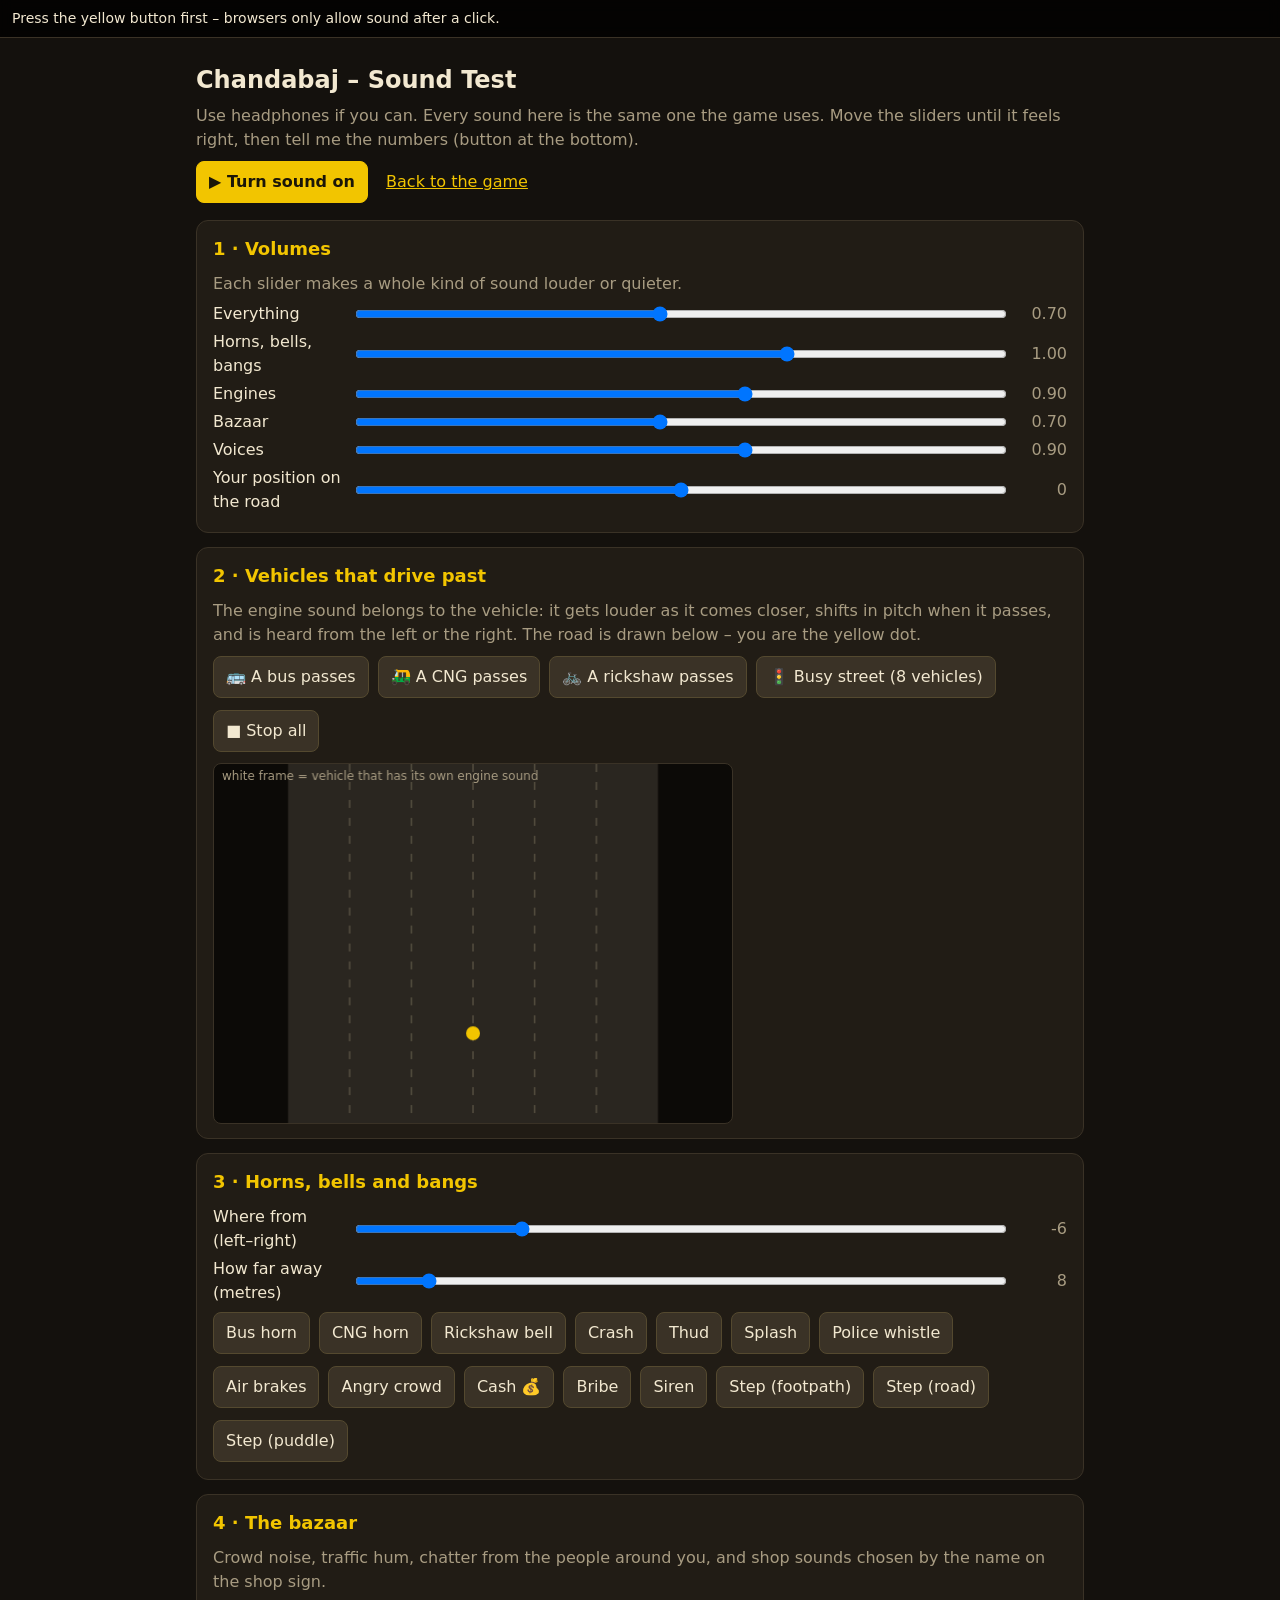
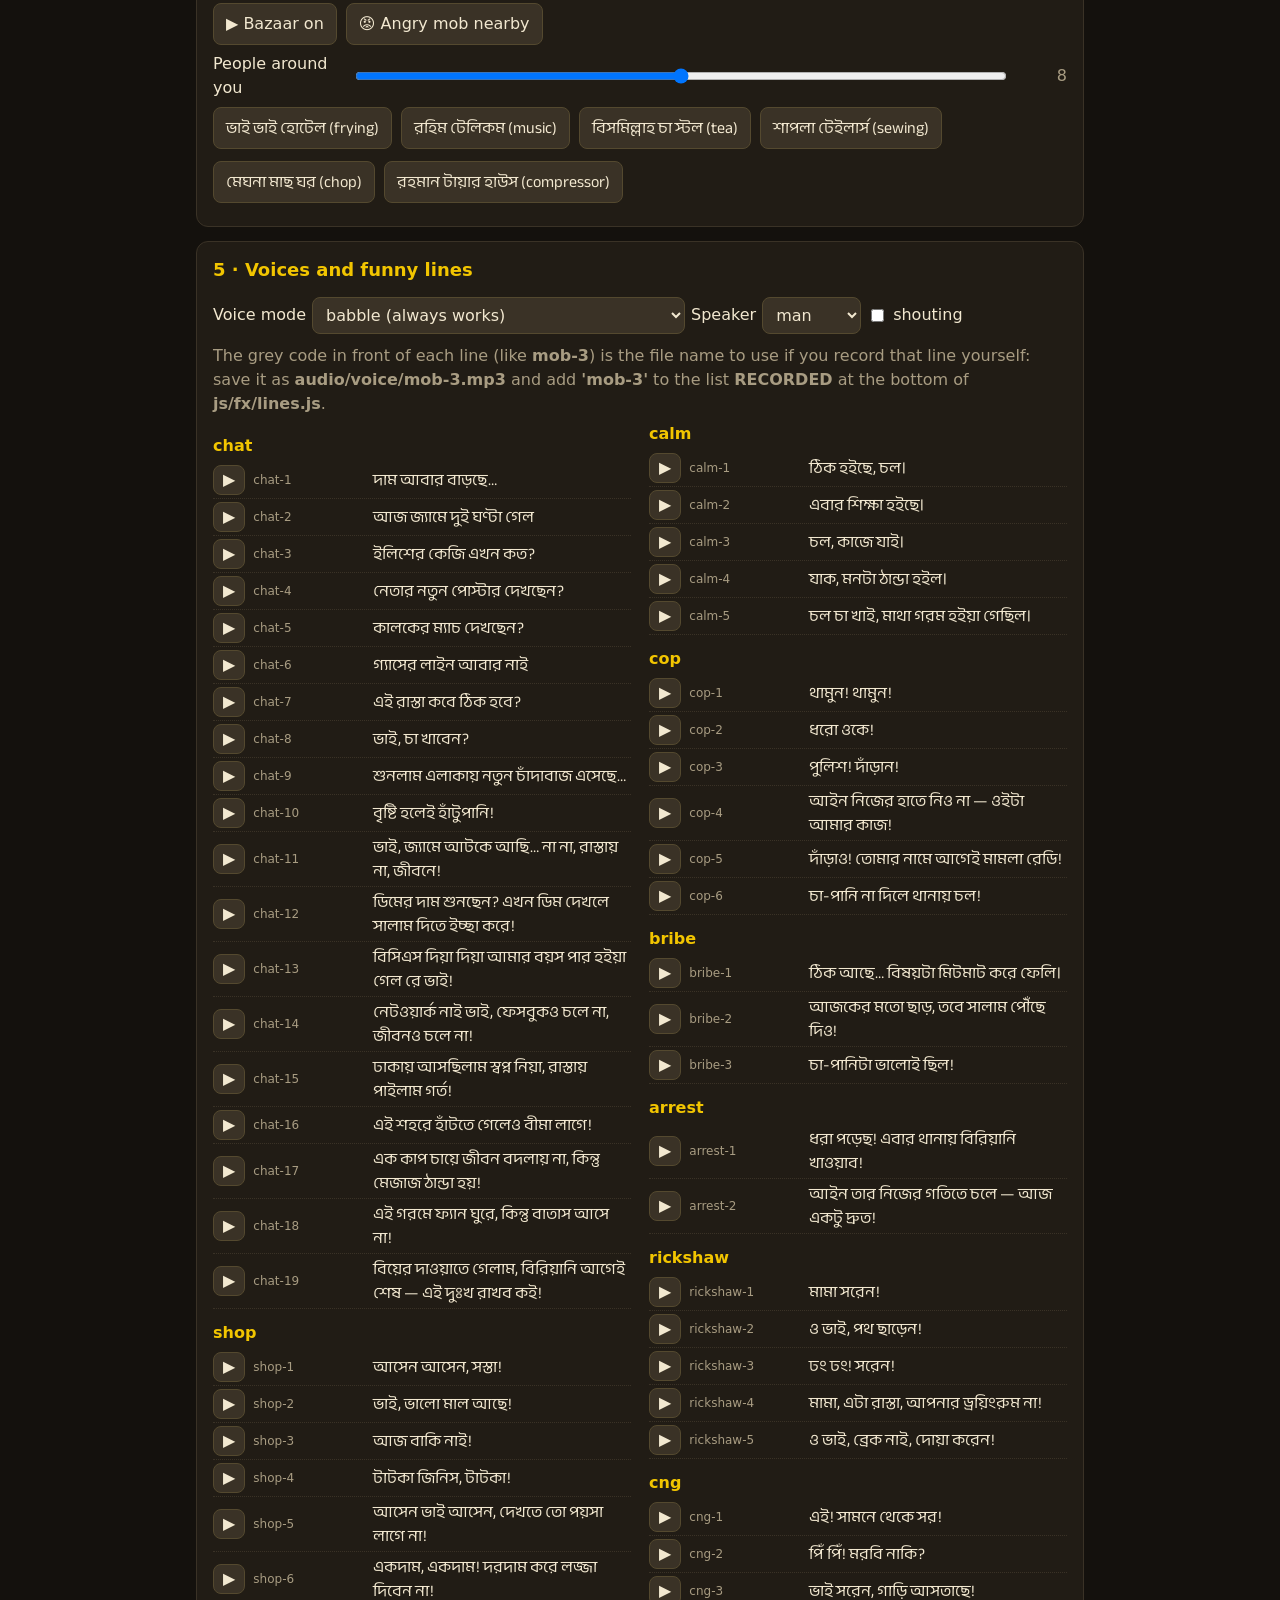
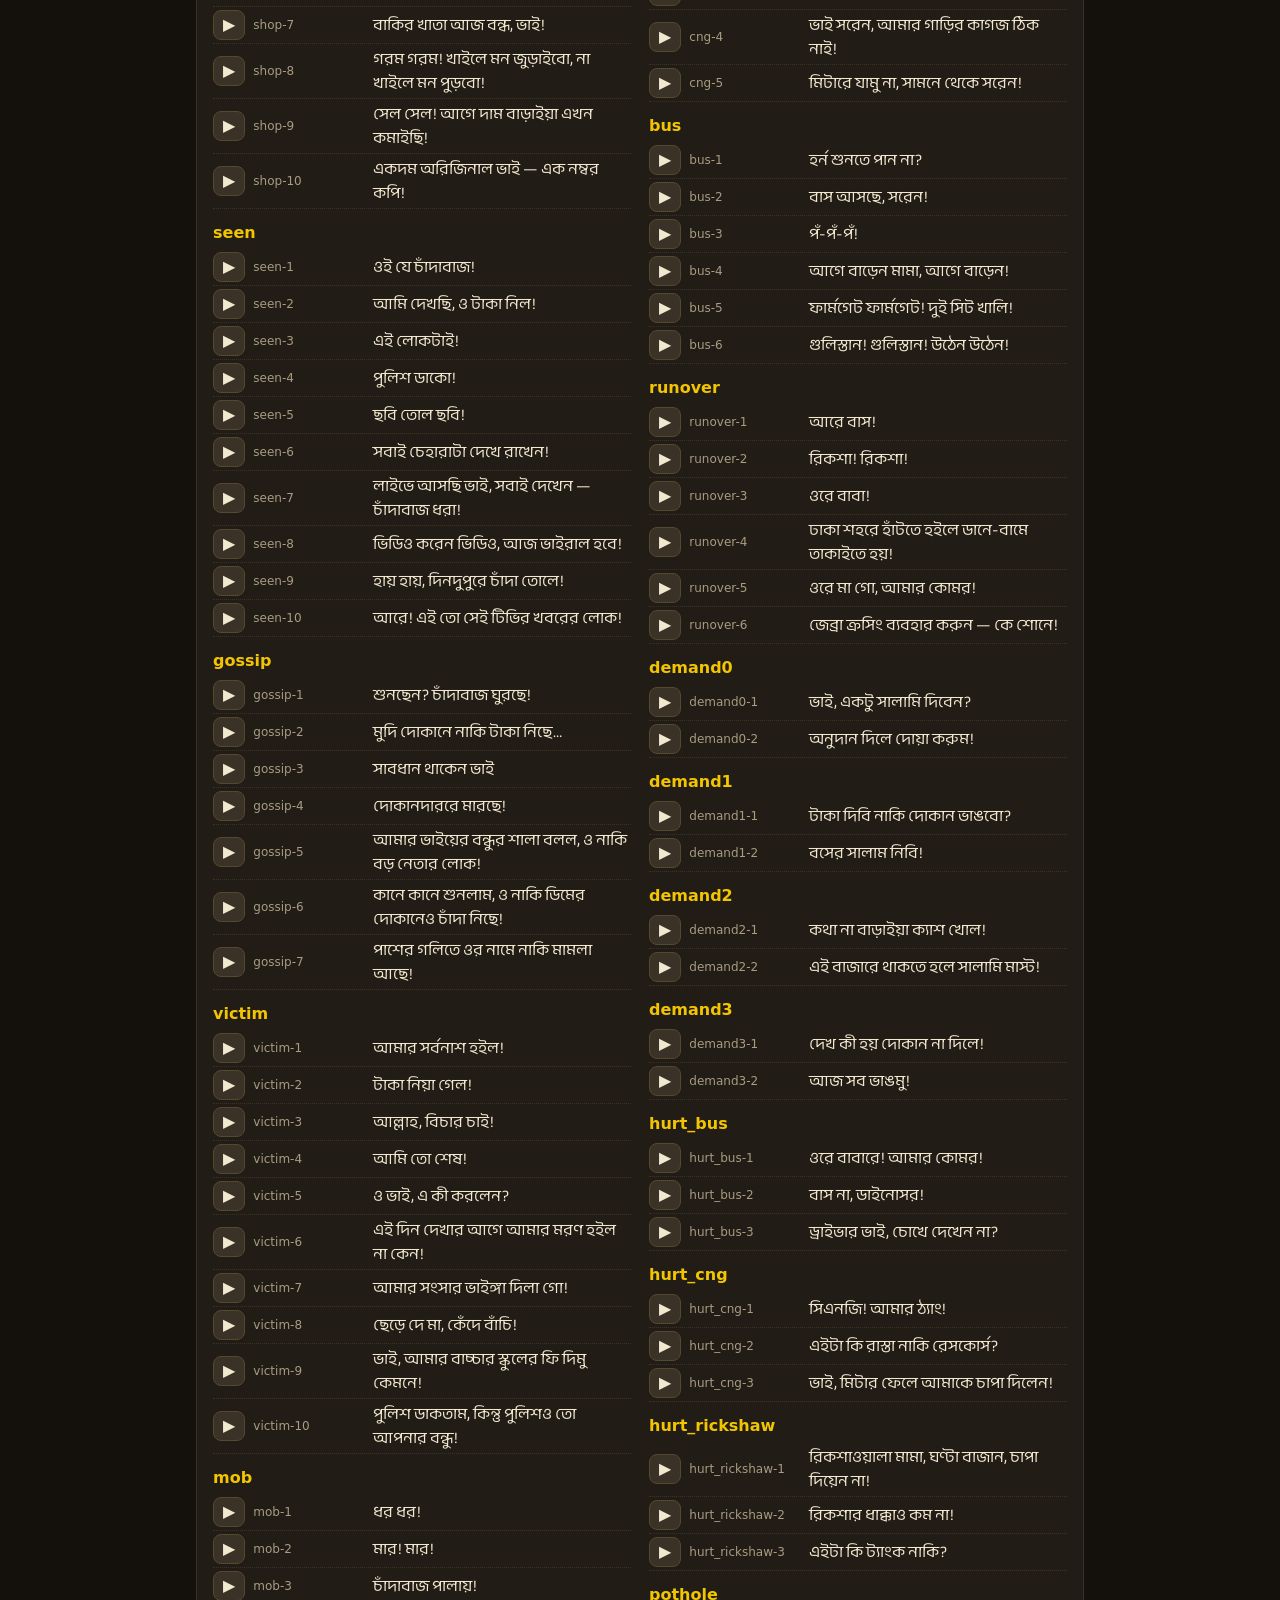
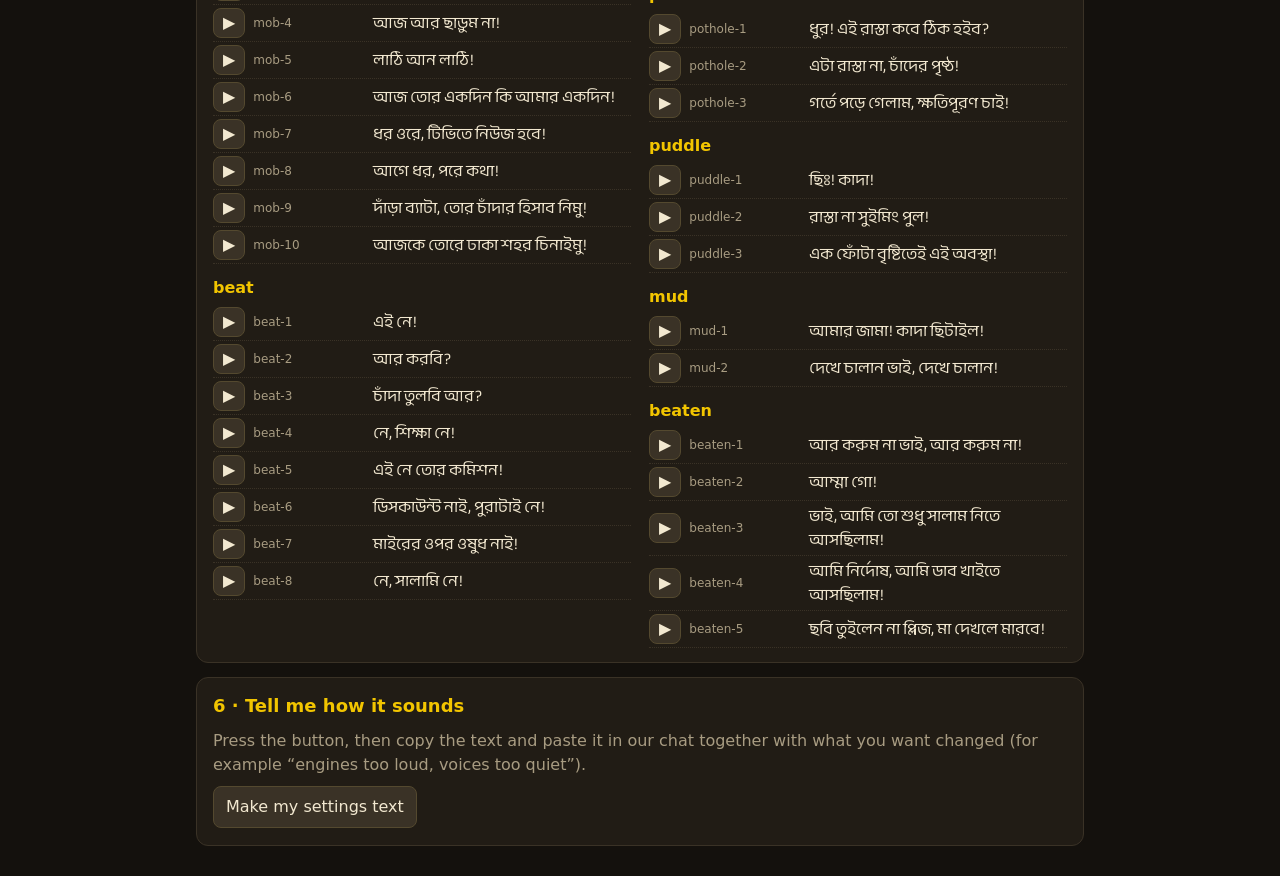
==== sound-test.html @ c8dee04f "vehicle sound implementation" ====
<!doctype html>
<html lang="en">
<head>
<meta charset="utf-8">
<meta name="viewport" content="width=device-width, initial-scale=1">
<title>Chandabaj – Sound Test</title>
<link href="https://fonts.googleapis.com/css2?family=Anek+Bangla:wght@500;800&display=swap" rel="stylesheet">
<style>
  :root { --bg:#14110d; --card:#211c15; --ink:#f2e8d0; --dim:#a89c82; --acc:#f2c500; --line:#3a3226; --ok:#7fd18b; }
  * { box-sizing: border-box; }
  body { margin:0; background:var(--bg); color:var(--ink); font:16px/1.5 system-ui, "Anek Bangla", sans-serif; }
  main { max-width: 920px; margin: 0 auto; padding: 16px; }
  h1 { font-size: 24px; margin: 8px 0 2px; }
  h2 { font-size: 18px; margin: 0 0 10px; color: var(--acc); }
  p { margin: 6px 0; color: var(--dim); }
  .bn { font-family: "Anek Bangla", system-ui, sans-serif; }
  section { background: var(--card); border: 1px solid var(--line); border-radius: 12px; padding: 14px 16px; margin: 14px 0; }
  button { background: #3a3226; color: var(--ink); border: 1px solid #54492f; border-radius: 8px; padding: 8px 12px; margin: 3px 3px 3px 0; font: inherit; cursor: pointer; }
  button:hover { background: #4b4030; }
  button.go { background: var(--acc); color: #1b1608; border-color: var(--acc); font-weight: 700; }
  button.on { background: var(--ok); color: #0c2012; border-color: var(--ok); }
  label { display: grid; grid-template-columns: 130px 1fr 52px; gap: 10px; align-items: center; margin: 4px 0; }
  label span.v { text-align: right; color: var(--dim); font-variant-numeric: tabular-nums; }
  input[type=range] { width: 100%; }
  select { background:#3a3226; color:var(--ink); border:1px solid #54492f; border-radius:8px; padding:7px 9px; font:inherit; }
  canvas { width: 100%; max-width: 520px; height: auto; background:#0c0a07; border:1px solid var(--line); border-radius: 8px; display:block; margin-top: 8px; }
  pre { background:#0c0a07; border:1px solid var(--line); border-radius:8px; padding:10px; overflow:auto; color:var(--ok); }
  .lines { columns: 2 340px; column-gap: 18px; }
  .line { display:flex; gap:8px; align-items:center; break-inside: avoid; padding: 3px 0; border-bottom: 1px dotted var(--line); }
  .line button { padding: 2px 9px; margin: 0; flex: none; }
  .line .k { color: var(--dim); font-size: 12px; flex:none; width: 112px; white-space: nowrap; }
  .line .t { font-family: "Anek Bangla", system-ui, sans-serif; }
  .pool { font-weight: 700; margin: 12px 0 4px; color: var(--acc); break-after: avoid; }
  #status { position: sticky; top: 0; background: #000c; padding: 8px 12px; border-bottom: 1px solid var(--line); z-index: 5; backdrop-filter: blur(6px); font-size: 14px; }
  .row { display:flex; flex-wrap:wrap; gap:6px; align-items:center; }
</style>
</head>
<body>
<div id="status">Press the yellow button first – browsers only allow sound after a click.</div>
<main>
  <h1>Chandabaj – Sound Test</h1>
  <p>Use headphones if you can. Every sound here is the same one the game uses. Move the sliders until it feels right, then tell me the numbers (button at the bottom).</p>
  <button class="go" id="start">▶ Turn sound on</button>
  <a href="index.html" style="color:var(--acc);margin-left:10px">Back to the game</a>

  <section>
    <h2>1 · Volumes</h2>
    <p>Each slider makes a whole kind of sound louder or quieter.</p>
    <div id="vols"></div>
    <label><span>Your position on the road</span><input type="range" id="lx" min="-11" max="11" step="0.5" value="0"><span class="v" id="lxv">0</span></label>
  </section>

  <section>
    <h2>2 · Vehicles that drive past</h2>
    <p>The engine sound belongs to the vehicle: it gets louder as it comes closer, shifts in pitch when it passes, and is heard from the left or the right. The road is drawn below – you are the yellow dot.</p>
    <div class="row">
      <button data-pass="bus">🚌 A bus passes</button>
      <button data-pass="cng">🛺 A CNG passes</button>
      <button data-pass="rickshaw">🚲 A rickshaw passes</button>
      <button data-pass="jam">🚦 Busy street (8 vehicles)</button>
      <button id="clearcars">■ Stop all</button>
    </div>
    <canvas id="map" width="520" height="360"></canvas>
  </section>

  <section>
    <h2>3 · Horns, bells and bangs</h2>
    <label><span>Where from (left–right)</span><input type="range" id="ex" min="-12" max="12" step="0.5" value="-6"><span class="v" id="exv">-6</span></label>
    <label><span>How far away (metres)</span><input type="range" id="ed" min="2" max="60" step="1" value="8"><span class="v" id="edv">8</span></label>
    <div class="row" id="fx"></div>
  </section>

  <section>
    <h2>4 · The bazaar</h2>
    <p>Crowd noise, traffic hum, chatter from the people around you, and shop sounds chosen by the name on the shop sign.</p>
    <div class="row">
      <button id="bazaar">▶ Bazaar on</button>
      <button id="mobBtn">😡 Angry mob nearby</button>
    </div>
    <label><span>People around you</span><input type="range" id="ppl" min="0" max="16" step="1" value="8"><span class="v" id="pplv">8</span></label>
    <div class="row" id="shopbtns"></div>
    <p id="ambinfo"></p>
  </section>

  <section>
    <h2>5 · Voices and funny lines</h2>
    <div class="row">
      <label style="grid-template-columns:auto auto;gap:6px"><span>Voice mode</span>
        <select id="mode"><option value="1">babble (always works)</option><option value="2">real Bengali speech (if your device has it)</option><option value="0">off</option></select></label>
      <label style="grid-template-columns:auto auto;gap:6px"><span>Speaker</span>
        <select id="who"><option>man</option><option>woman</option><option>elder</option><option>cop</option><option>driver</option><option>player</option></select></label>
      <label style="grid-template-columns:auto auto;gap:6px"><input type="checkbox" id="angry"><span>shouting</span></label>
    </div>
    <p id="ttsinfo"></p>
    <p>The grey code in front of each line (like <b>mob-3</b>) is the file name to use if you record that line yourself: save it as <b>audio/voice/mob-3.mp3</b> and add <b>'mob-3'</b> to the list <b>RECORDED</b> at the bottom of <b>js/fx/lines.js</b>.</p>
    <div id="lines" class="lines"></div>
  </section>

  <section>
    <h2>6 · Tell me how it sounds</h2>
    <p>Press the button, then copy the text and paste it in our chat together with what you want changed (for example “engines too loud, voices too quiet”).</p>
    <button id="report">Make my settings text</button>
    <pre id="out" hidden></pre>
  </section>
</main>

<script type="module">
import * as A from './js/fx/audio.js';
import * as E from './js/fx/engines.js';
import * as Am from './js/fx/ambience.js';
import * as Vo from './js/fx/voice.js';
import { LINES } from './js/fx/lines.js';
import { GEO } from './js/config.js';

const $ = (s) => document.querySelector(s);
const status = (t) => { $('#status').textContent = t; };
let started = false;

// ---- turn on ----
$('#start').onclick = async () => {
  A.initAudio(); const c = A.audioContext();
  if (!c) { status('Your browser could not start sound.'); return; }
  await c.resume(); Vo.initVoice(); started = true;
  $('#start').textContent = '✔ Sound is on'; $('#start').classList.add('on');
  status('Sound is on. Try the buttons below.');
  const v = Vo.bengaliVoice();
  $('#ttsinfo').textContent = v ? `Your device has a Bengali voice: ${v.name} (${v.lang}). Choose “real Bengali speech” to hear it.` : 'Your device has no Bengali voice, so lines are “babble” (a made-up voice with the rhythm of the sentence) unless you add recordings.';
  if (v) { $('#mode').value = '2'; Vo.setVoiceMode(2); }
};
const need = () => { if (!started) { status('Press the yellow “Turn sound on” button first.'); return false; } return true; };

// ---- volumes ----
const volBox = $('#vols');
for (const [name, label] of [['master', 'Everything'], ['sfx', 'Horns, bells, bangs'], ['engines', 'Engines'], ['ambience', 'Bazaar'], ['voice', 'Voices']]) {
  const row = document.createElement('label');
  row.innerHTML = `<span>${label}</span><input type="range" min="0" max="1.5" step="0.05" value="${A.VOLUME[name]}"><span class="v">${A.VOLUME[name].toFixed(2)}</span>`;
  const inp = row.querySelector('input'), val = row.querySelector('.v');
  inp.oninput = () => { val.textContent = (+inp.value).toFixed(2); A.setBusVolume(name, +inp.value); };
  volBox.appendChild(row);
}
$('#lx').oninput = (e) => { $('#lxv').textContent = e.target.value; };
$('#ex').oninput = (e) => { $('#exv').textContent = e.target.value; };
$('#ed').oninput = (e) => { $('#edv').textContent = e.target.value; };
$('#ppl').oninput = (e) => { $('#pplv').textContent = e.target.value; setPeople(+e.target.value); };

// ---- effects ----
const EFFECTS = [
  ['Bus horn', (x, z) => A.hornSound('bus', 1, x, z)], ['CNG horn', (x, z) => A.hornSound('cng', 1, x, z)], ['Rickshaw bell', (x, z) => A.bellSound(1, x, z)],
  ['Crash', (x, z) => A.crashSound(1, x, z)], ['Thud', (x, z) => A.thudSound(1, x, z)], ['Splash', (x, z) => A.splashSound(1, x, z)],
  ['Police whistle', (x, z) => A.whistleSound(1, x, z)], ['Air brakes', (x, z) => A.hissSound(1, x, z)], ['Angry crowd', (x, z) => A.crowdSound(1, x, z)],
  ['Cash 💰', () => A.cashSound()], ['Bribe', () => A.bribeSound()], ['Siren', () => A.sirenSound()],
  ['Step (footpath)', () => A.stepSound('foot')], ['Step (road)', () => A.stepSound('road')], ['Step (puddle)', () => A.stepSound('puddle')],
];
for (const [name, fn] of EFFECTS) {
  const b = document.createElement('button'); b.textContent = name;
  b.onclick = () => { if (!need()) return; fn(+$('#ex').value + +$('#lx').value, -(+$('#ed').value)); };
  $('#fx').appendChild(b);
}

// ---- vehicles ----
const cars = [];
const LANE = GEO.lanes;                       // left half drives away (-Z), right half comes at you (+Z)
const SPEED = { bus: [5, 7], cng: [4.6, 6.4], rickshaw: [2.4, 3.4] };
const HL = { bus: 4.2, cng: 1.35, rickshaw: 1.3 };
const rnd = (a, b) => a + Math.random() * (b - a);
function addCar(type, laneIdx, z) {
  const dir = laneIdx < 3 ? -1 : 1;
  cars.push({ type, x: LANE[laneIdx], z: z ?? (dir > 0 ? -70 : 25), dir, v: rnd(...SPEED[type]), hl: HL[type], hw: 1, drive: true });
}
document.querySelectorAll('[data-pass]').forEach(b => b.onclick = () => {
  if (!need()) return; const t = b.dataset.pass;
  if (t === 'jam') {
    const types = ['bus', 'cng', 'rickshaw', 'cng', 'bus', 'rickshaw', 'cng', 'bus'];
    types.forEach((ty, i) => addCar(ty, i % 6, i % 6 < 3 ? -(5 + i * 8) : (-60 + i * 6)));
  } else if (Math.random() < 0.5) addCar(t, { bus: 3, cng: 4, rickshaw: 5 }[t]);                // comes towards you (right half)
  else addCar(t, { bus: 2, cng: 1, rickshaw: 0 }[t], 20);                                       // drives away from you (left half), starting just behind you
});
$('#clearcars').onclick = () => { cars.length = 0; };

// ---- bazaar ----
const world = { vehicles: [], people: [], shops: [{ name: 'ভাই ভাই হোটেল', x: -12, z: -6, open: true }, { name: 'রহিম টেলিকম', x: 12, z: -10, open: true }, { name: 'বিসমিল্লাহ চা স্টল', x: -12, z: -16, open: true }, { name: 'শাপলা টেইলার্স', x: 12, z: -22, open: true }, { name: 'মেঘনা মাছ ঘর', x: -12, z: -28, open: true }, { name: 'রহমান টায়ার হাউস', x: 12, z: -34, open: true }], mob: false };
let bazaarOn = false;
function setPeople(n) { world.people.length = 0; for (let i = 0; i < n; i++) world.people.push({ dead: false, kind: i % 5 === 0 ? 'keeper' : 'ped', fig: { position: { x: (i % 2 ? 11 : -11) + (Math.random() - 0.5) * 1.5, z: 4 - i * 2.2 }, userData: { voice: ['man', 'woman', 'elder', 'man'][i % 4] } } }); }
setPeople(8);
$('#bazaar').onclick = (e) => { if (!need()) return; bazaarOn = !bazaarOn; e.target.textContent = bazaarOn ? '■ Bazaar off' : '▶ Bazaar on'; e.target.classList.toggle('on', bazaarOn); };
$('#mobBtn').onclick = (e) => { world.mob = !world.mob; e.target.classList.toggle('on', world.mob); if (world.mob && started) A.crowdSound(1, 0, -6); };
for (const s of world.shops) {
  const kind = Am.soundOfShop(s.name);
  const b = document.createElement('button'); b.className = 'bn'; b.textContent = `${s.name} (${kind.sound})`;
  b.onclick = () => { if (!need()) return; A.placed(s.x, s.z, kind.vol, () => Am.playShopSound(kind.sound), 4); };
  $('#shopbtns').appendChild(b);
}

// ---- voices ----
$('#mode').onchange = (e) => { Vo.setVoiceMode(+e.target.value); };
for (const [pool, list] of Object.entries(LINES)) {
  const h = document.createElement('div'); h.className = 'pool'; h.textContent = pool; $('#lines').appendChild(h);
  list.forEach((text, i) => {
    const d = document.createElement('div'); d.className = 'line';
    d.innerHTML = `<button>▶</button><span class="k">${pool}-${i + 1}</span><span class="t"></span>`;
    d.querySelector('.t').textContent = text;
    d.querySelector('button').onclick = () => {
      if (!need()) return;
      const who = $('#who').value, target = { position: { x: +$('#lx').value + 2.5, z: -6 }, userData: { voice: who } };
      Vo.setPlayerRef(who === 'player' ? target : null);
      const ok = Vo.speak(text, target, $('#angry').checked ? 'angry' : 'say', true);
      const info = Vo.lastVoiceInfo();
      status(ok && info ? `Spoken as: ${info.how} (${info.type})` : 'Not spoken (voices are off, or too many lines at once).');
    };
    $('#lines').appendChild(d); 
  });
}

// ---- report ----
$('#report').onclick = () => {
  const o = $('#out'); o.hidden = false;
  o.textContent = 'VOLUME = ' + JSON.stringify(Object.fromEntries(Object.entries(A.VOLUME).map(([k, v]) => [k, +(+v).toFixed(2)]))) + '\nvoice mode: ' + Vo.voiceMode() + '\nBengali voice on this device: ' + (Vo.bengaliVoice() ? Vo.bengaliVoice().name : 'none');
};

// ---- the loop: drives the vehicles and the bazaar, draws the little map ----
const cv = $('#map'), g = cv.getContext('2d');
let last = performance.now();
function frame(now) {
  const dt = Math.min(0.05, (now - last) / 1000); last = now;
  const lx = +$('#lx').value;
  A.setListener(lx, 0);
  for (const v of cars) if (v.drive) v.z += v.dir * v.v * dt;
  for (let i = cars.length - 1; i >= 0; i--) if (cars[i].z > 45 || cars[i].z < -110) cars.splice(i, 1);
  if (started) {
    E.updateEngines(cars, dt);
    if (bazaarOn) { world.vehicles = cars; Am.updateAmbience(dt, () => world); }
  }
  // map: x -14..14 across, z +25 (bottom) .. -75 (top)
  g.clearRect(0, 0, cv.width, cv.height);
  const X = (x) => (x + 14) / 28 * cv.width, Z = (z) => (z + 75) / 100 * cv.height;
  g.fillStyle = '#2a2620'; g.fillRect(X(-GEO.half), 0, X(GEO.half) - X(-GEO.half), cv.height);
  g.strokeStyle = '#6b6350'; g.setLineDash([8, 10]); for (const x of [-6.67, -3.33, 0, 3.33, 6.67]) { g.beginPath(); g.moveTo(X(x), 0); g.lineTo(X(x), cv.height); g.stroke(); } g.setLineDash([]);
  const col = { bus: '#d9472b', cng: '#2d9a5a', rickshaw: '#f2c500' };
  for (const v of cars) {
    g.fillStyle = col[v.type]; const w = 1.6 / 28 * cv.width, h = v.hl * 2 / 100 * cv.height;
    g.fillRect(X(v.x) - w / 2, Z(v.z) - h / 2, w, h);
    if (v.voiceSlot) { g.strokeStyle = '#fff'; g.strokeRect(X(v.x) - w / 2 - 2, Z(v.z) - h / 2 - 2, w + 4, h + 4); }
  }
  g.fillStyle = '#f2c500'; g.beginPath(); g.arc(X(lx), Z(0), 7, 0, 7); g.fill();
  g.fillStyle = '#a89c82'; g.font = '12px system-ui'; g.fillText('white frame = vehicle that has its own engine sound', 8, 16);
  const s = Am.ambienceStats; $('#ambinfo').textContent = bazaarOn ? `people near you: ${s.people} · shop/crow sounds so far: ${s.shopEvents} · chatter so far: ${s.murmurs}` : '';
  requestAnimationFrame(frame);
}
requestAnimationFrame(frame);
</script>
</body>
</html>
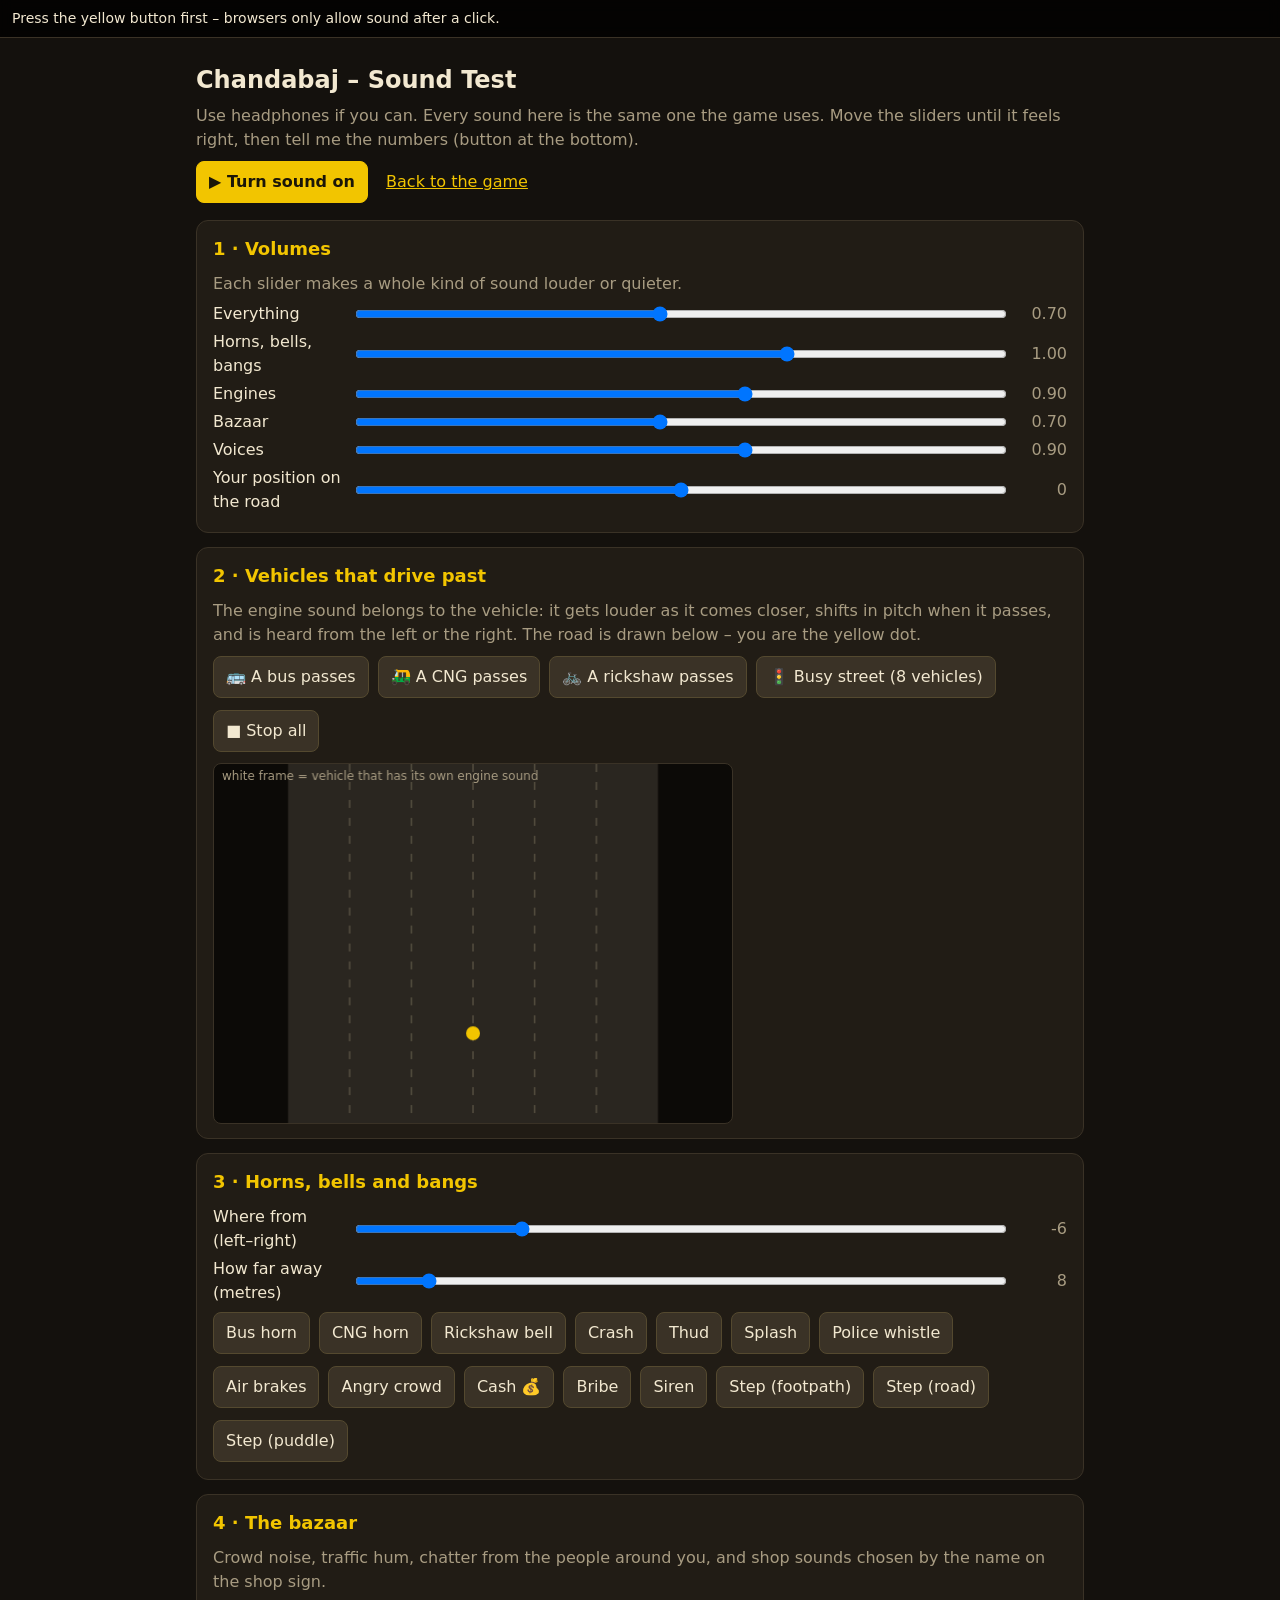
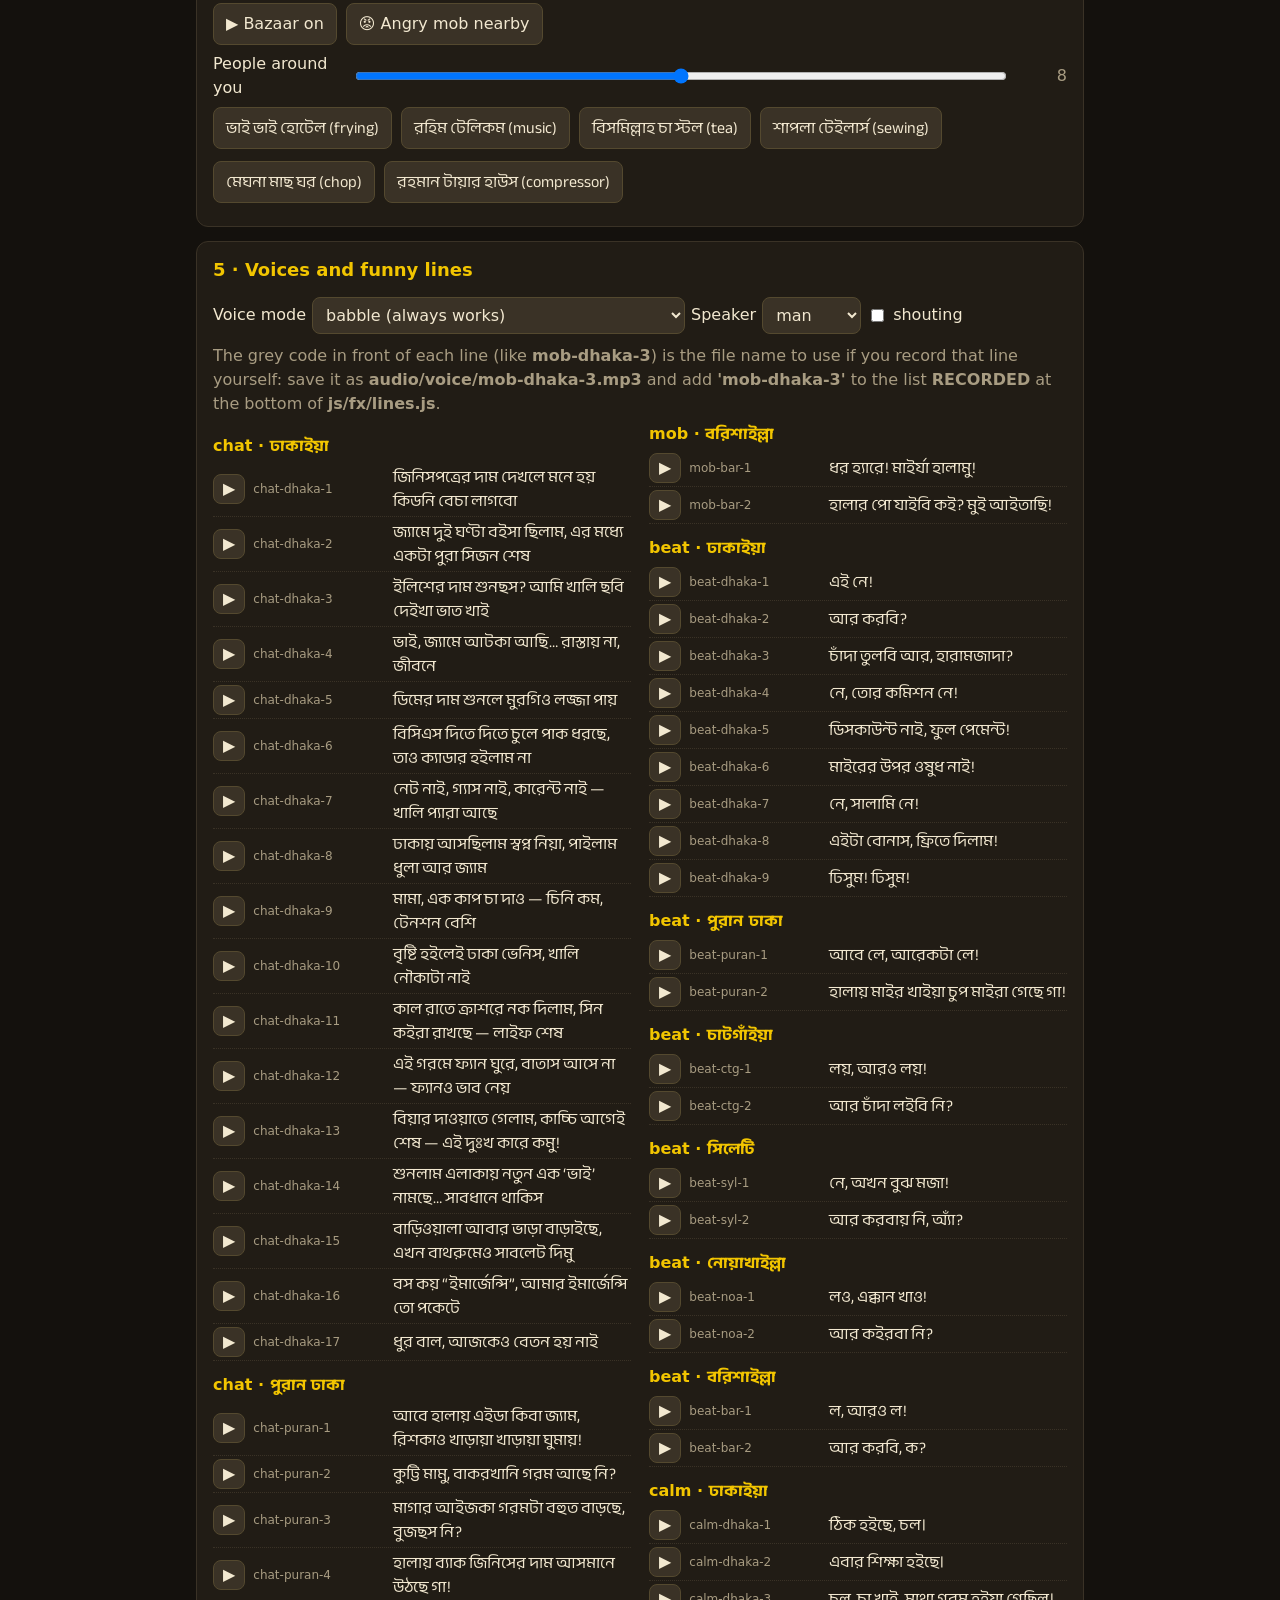
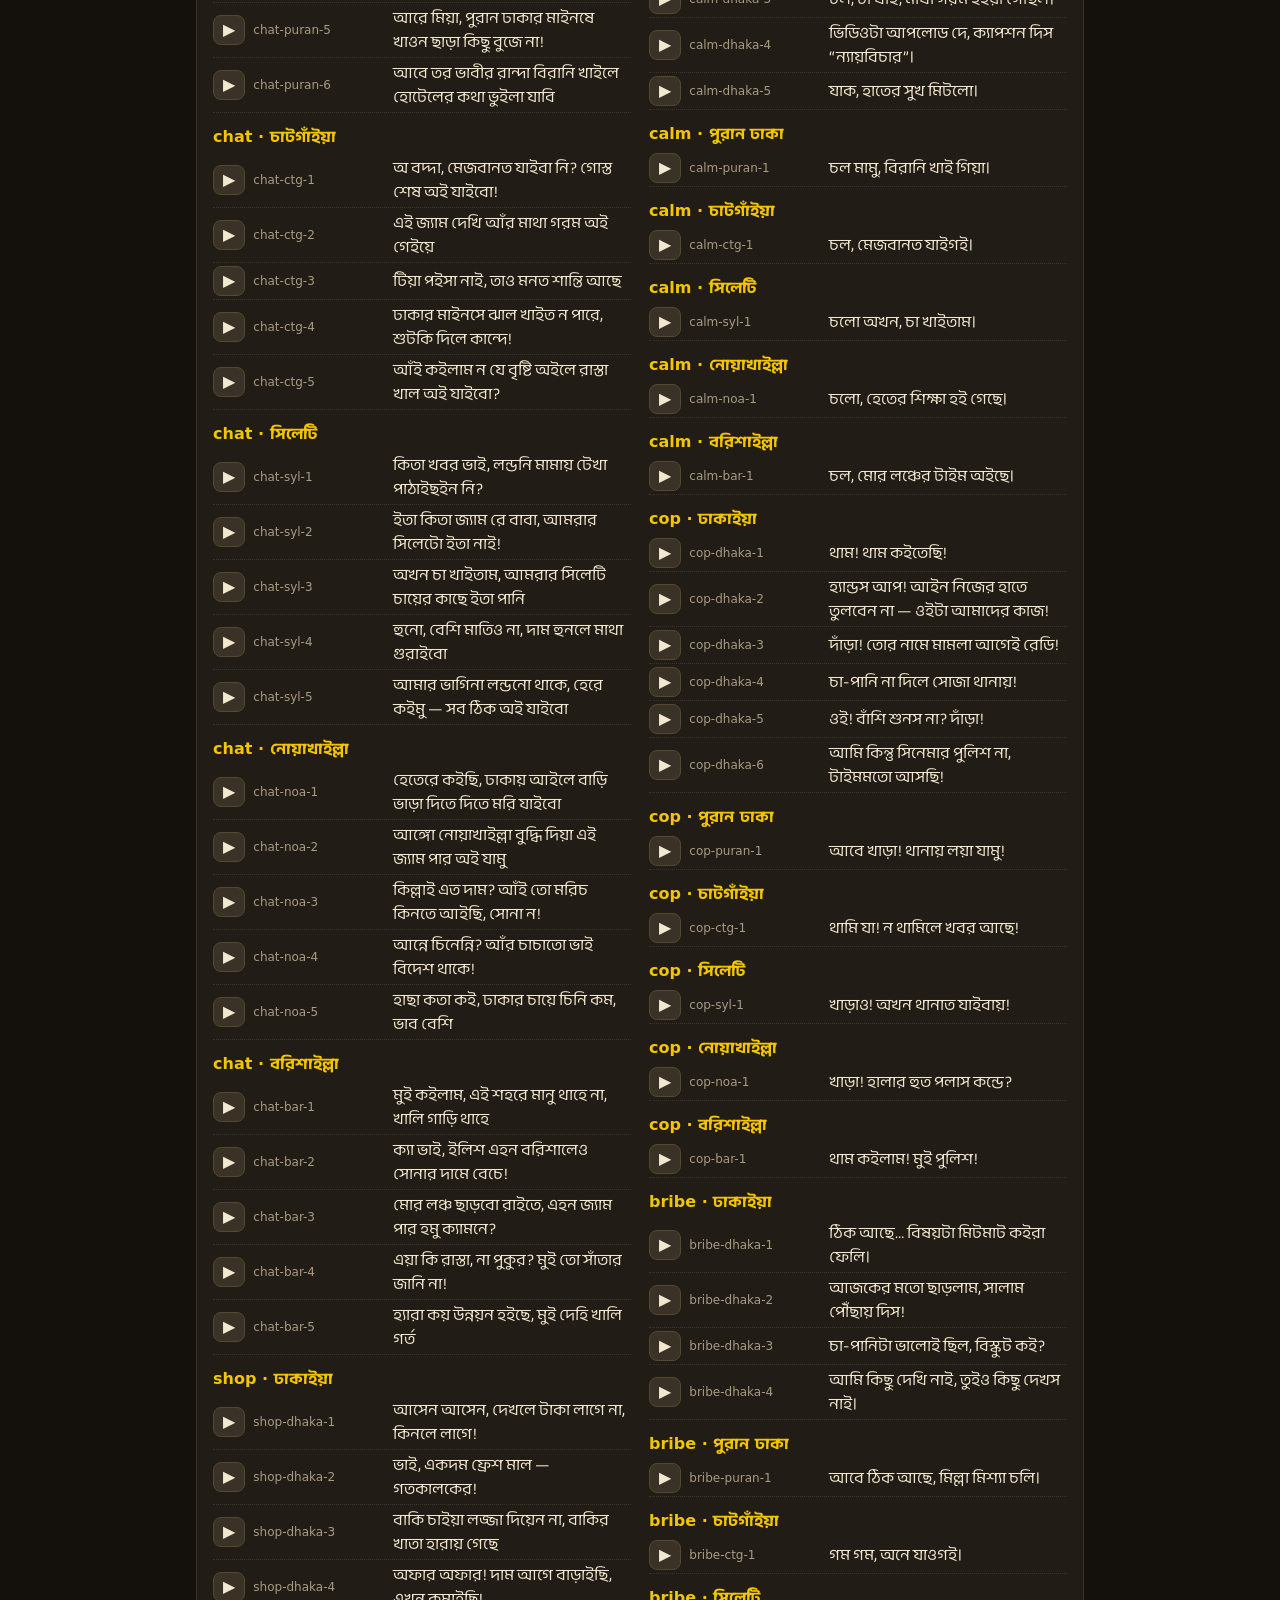
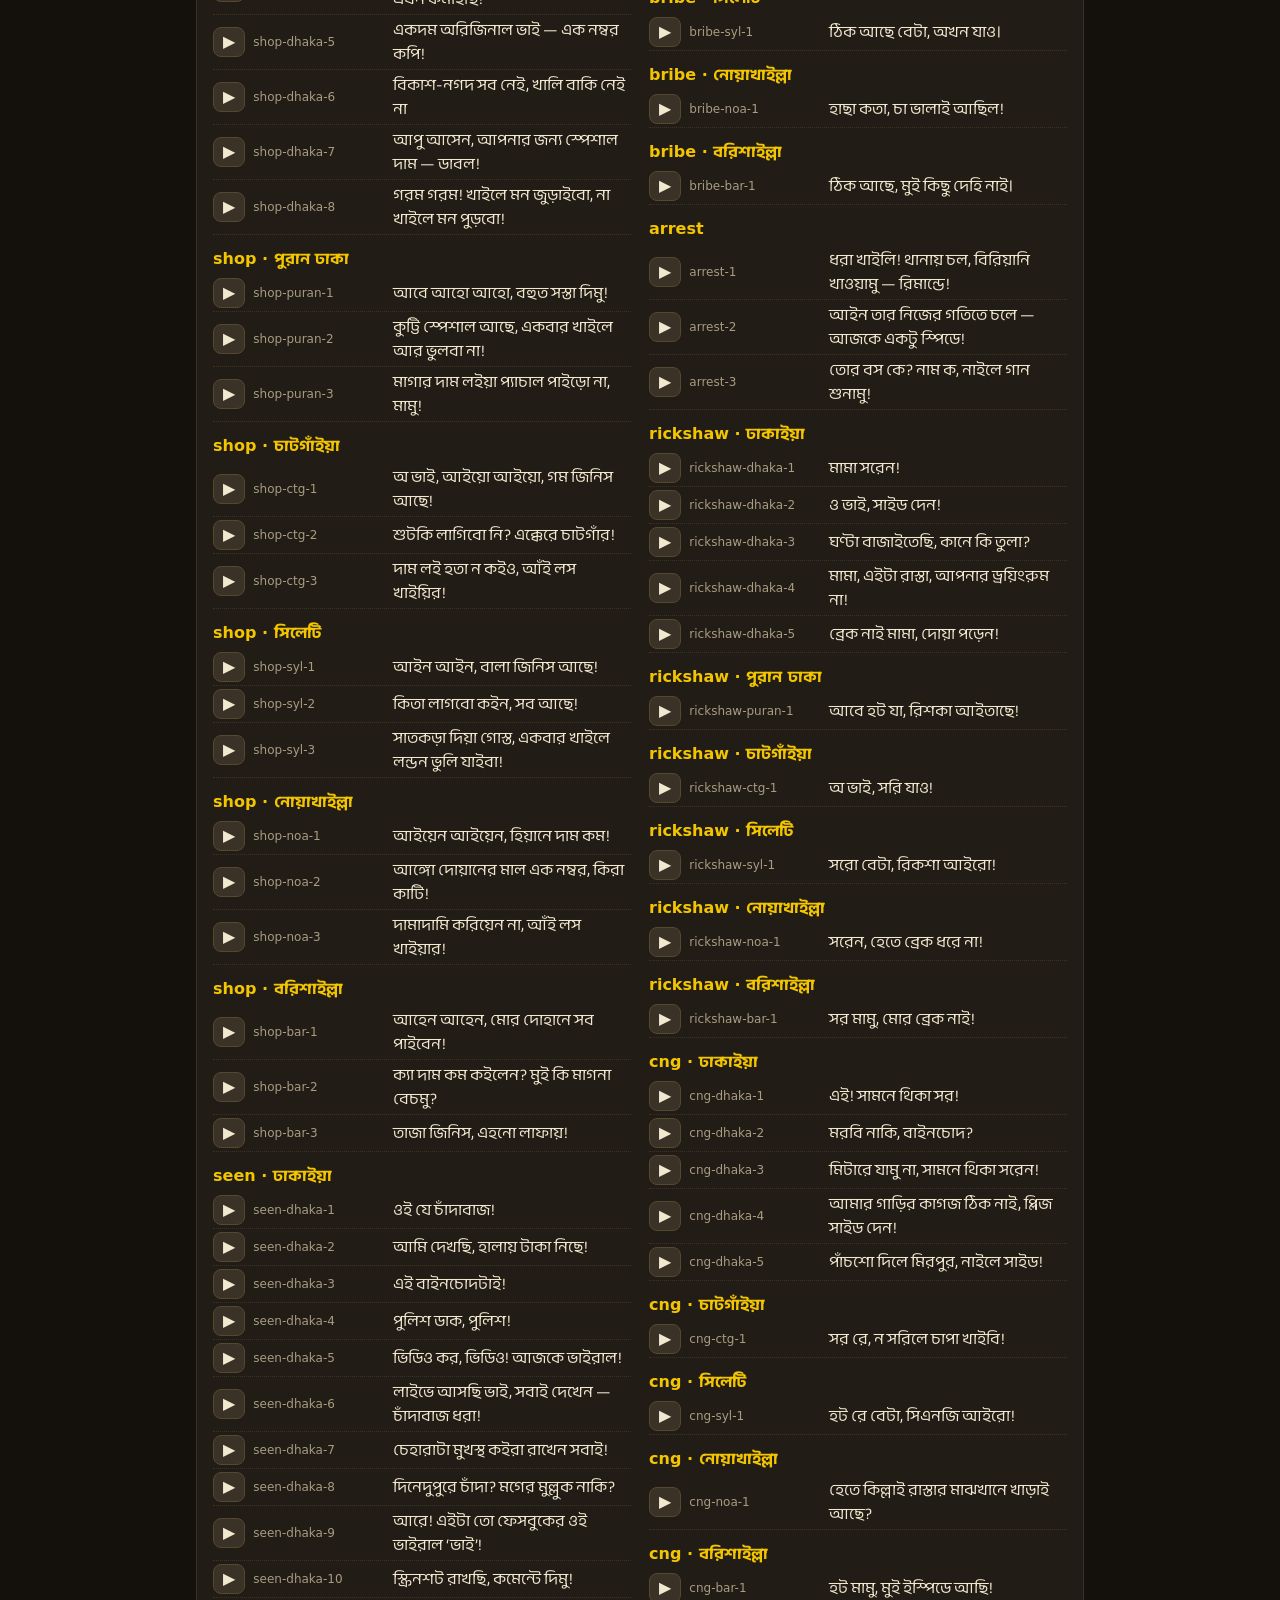
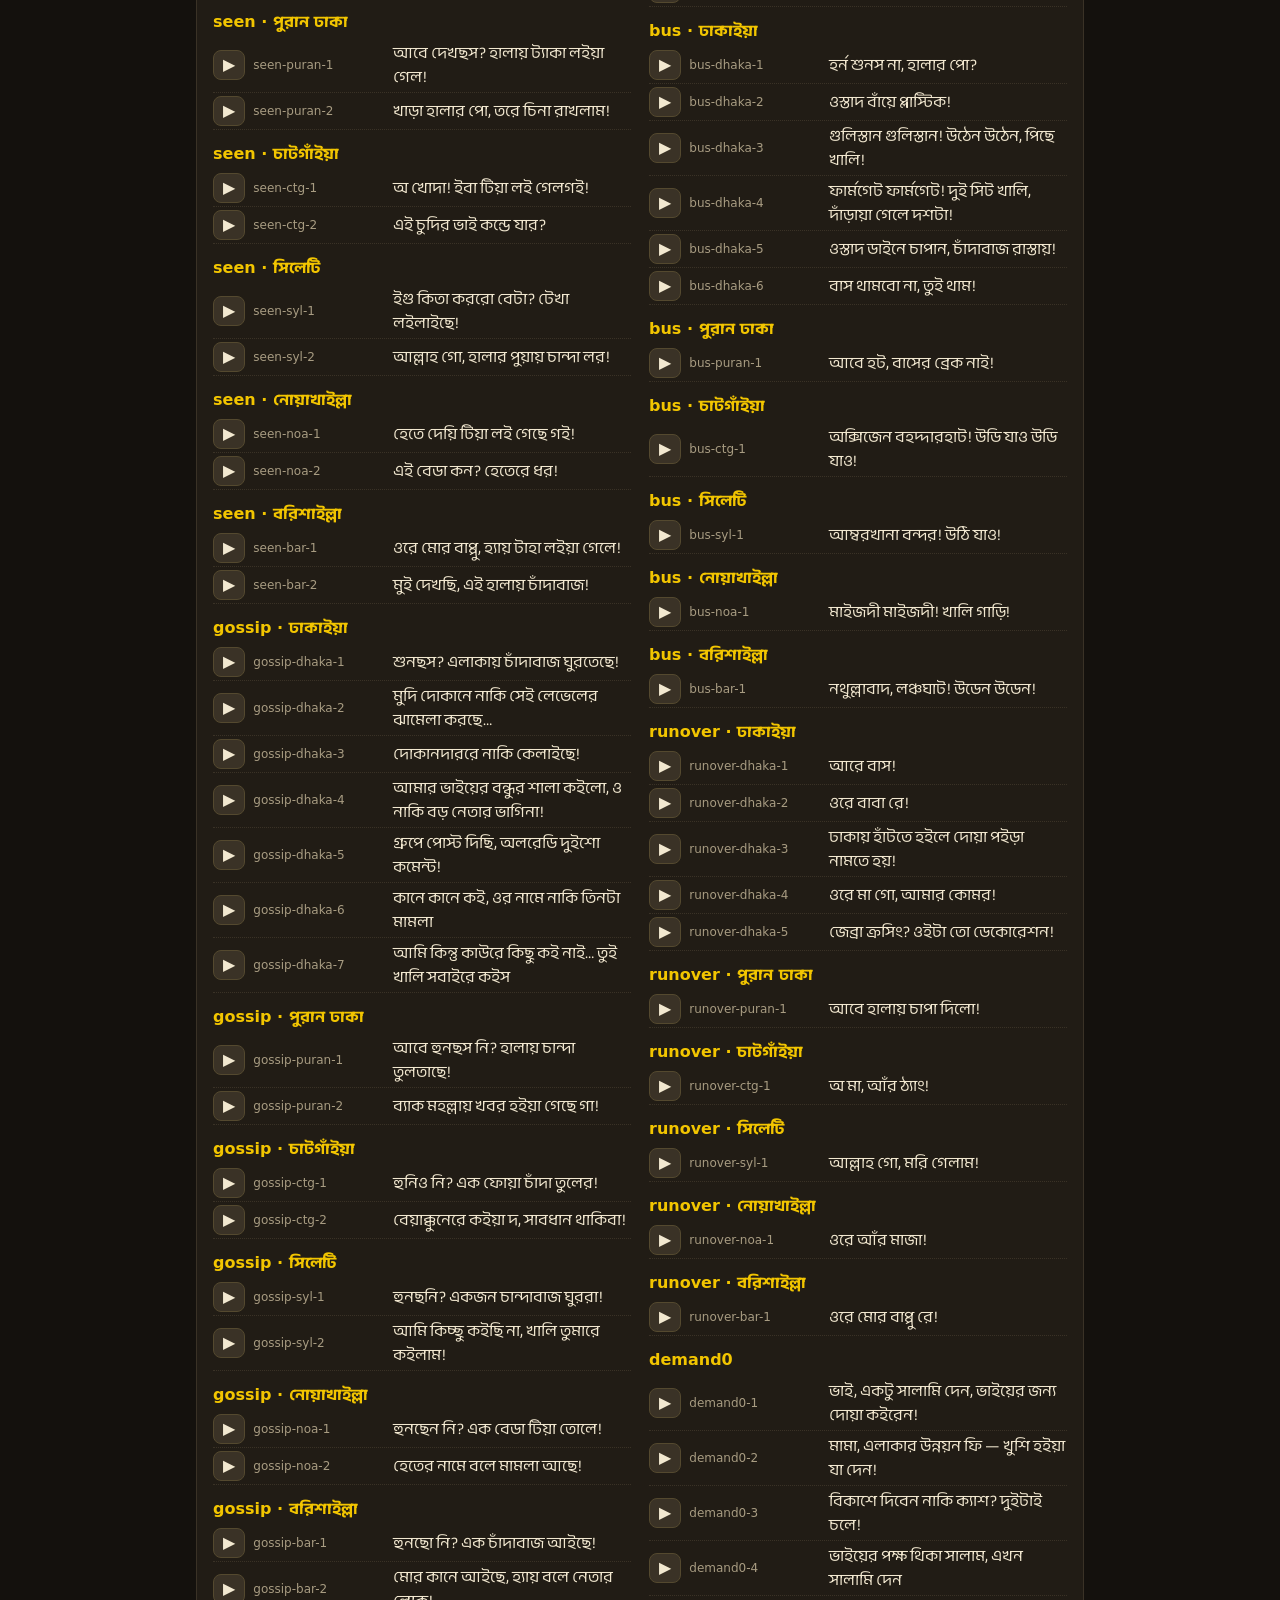
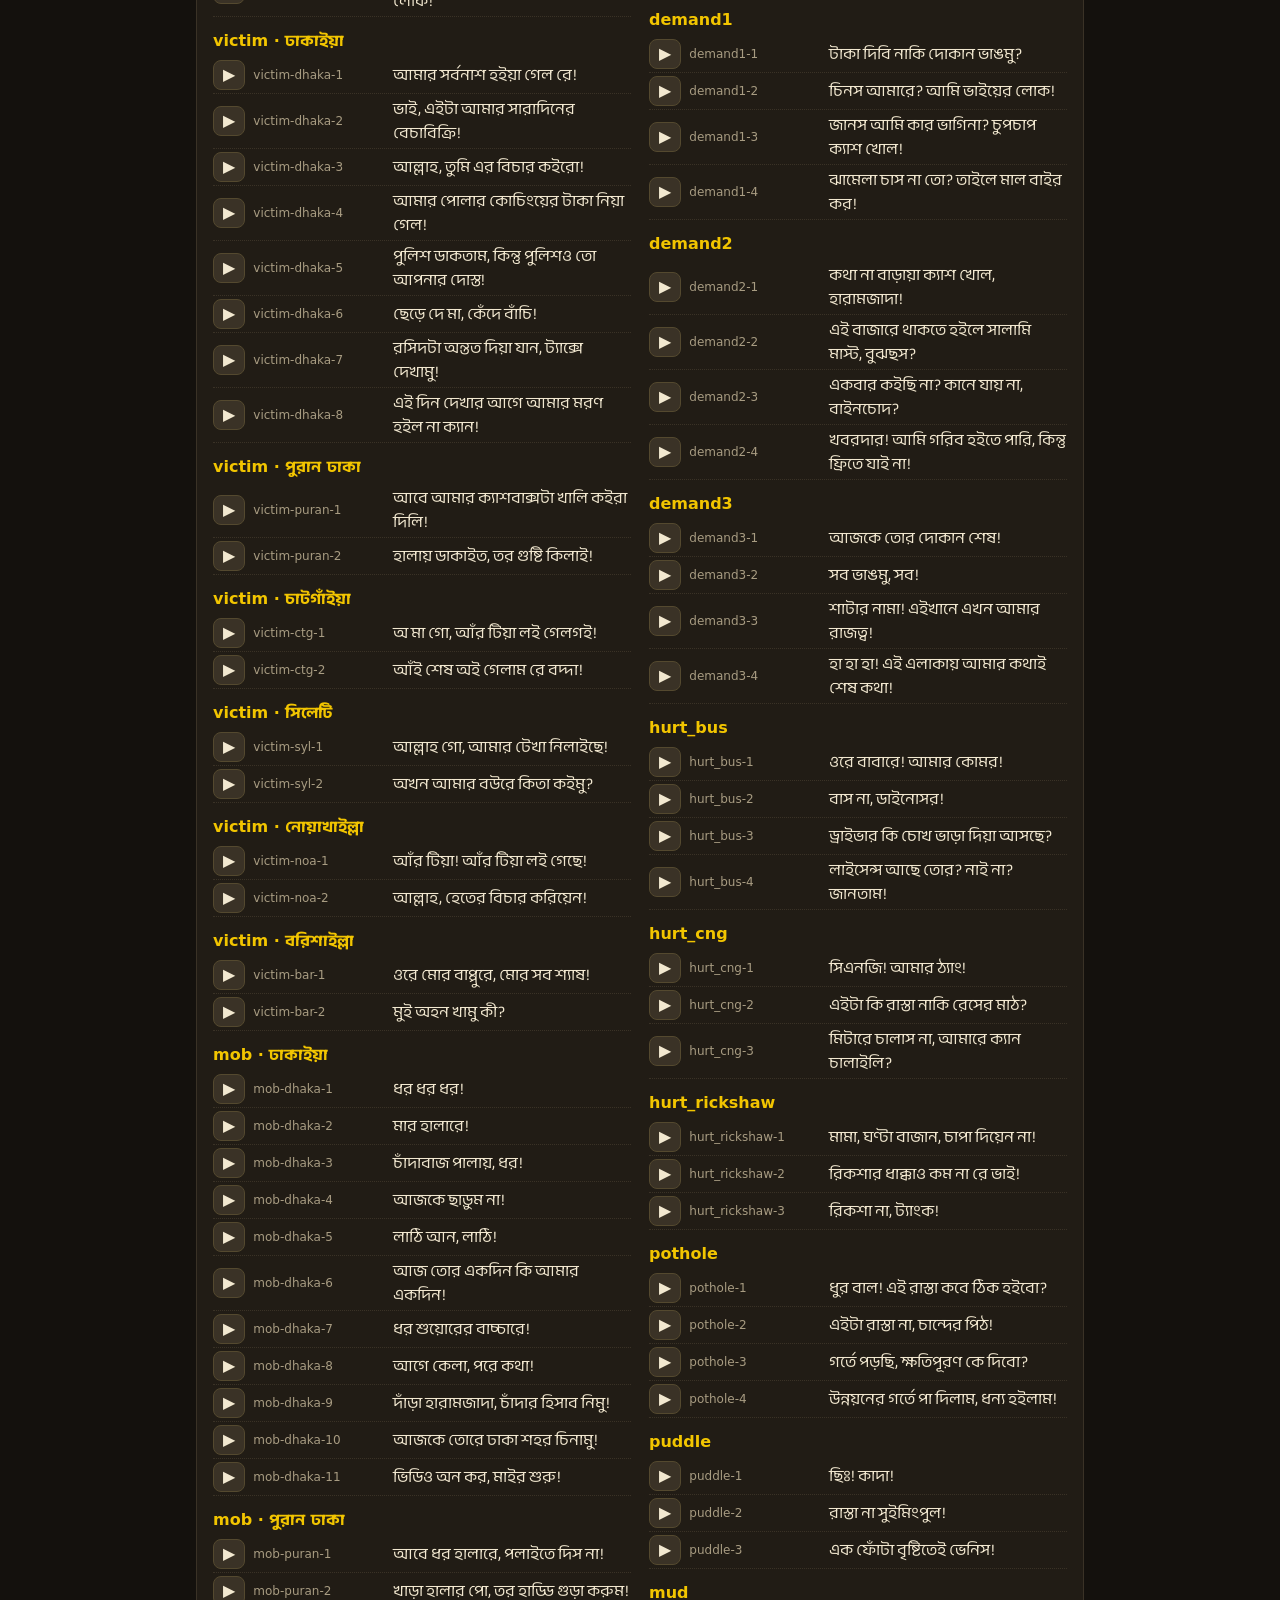
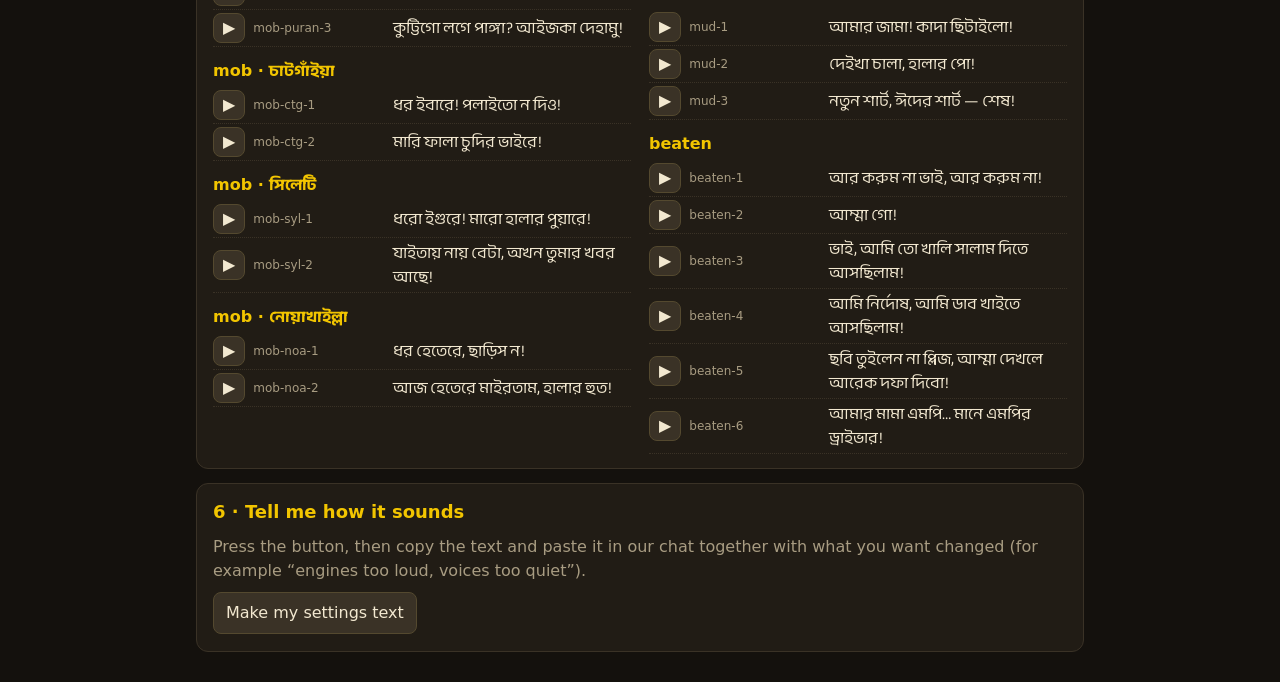
==== commit 052a0d66: "Rewrite all game text in street Bangla with six dialects - Every person on the street, shopkeeper, c" ====
--- a/sound-test.html
+++ b/sound-test.html
@@ -28,7 +28,7 @@
   .lines { columns: 2 340px; column-gap: 18px; }
   .line { display:flex; gap:8px; align-items:center; break-inside: avoid; padding: 3px 0; border-bottom: 1px dotted var(--line); }
   .line button { padding: 2px 9px; margin: 0; flex: none; }
-  .line .k { color: var(--dim); font-size: 12px; flex:none; width: 112px; white-space: nowrap; }
+  .line .k { color: var(--dim); font-size: 12px; flex:none; width: 132px; white-space: nowrap; }
   .line .t { font-family: "Anek Bangla", system-ui, sans-serif; }
   .pool { font-weight: 700; margin: 12px 0 4px; color: var(--acc); break-after: avoid; }
   #status { position: sticky; top: 0; background: #000c; padding: 8px 12px; border-bottom: 1px solid var(--line); z-index: 5; backdrop-filter: blur(6px); font-size: 14px; }
@@ -92,7 +92,7 @@
       <label style="grid-template-columns:auto auto;gap:6px"><input type="checkbox" id="angry"><span>shouting</span></label>
     </div>
     <p id="ttsinfo"></p>
-    <p>The grey code in front of each line (like <b>mob-3</b>) is the file name to use if you record that line yourself: save it as <b>audio/voice/mob-3.mp3</b> and add <b>'mob-3'</b> to the list <b>RECORDED</b> at the bottom of <b>js/fx/lines.js</b>.</p>
+    <p>The grey code in front of each line (like <b>mob-dhaka-3</b>) is the file name to use if you record that line yourself: save it as <b>audio/voice/mob-dhaka-3.mp3</b> and add <b>'mob-dhaka-3'</b> to the list <b>RECORDED</b> at the bottom of <b>js/fx/lines.js</b>.</p>
     <div id="lines" class="lines"></div>
   </section>
 
@@ -109,7 +109,7 @@
 import * as E from './js/fx/engines.js';
 import * as Am from './js/fx/ambience.js';
 import * as Vo from './js/fx/voice.js';
-import { LINES } from './js/fx/lines.js';
+import { allLines, DIALECT_NAMES } from './js/fx/lines.js';
 import { GEO } from './js/config.js';
 
 const $ = (s) => document.querySelector(s);
@@ -193,22 +193,22 @@
 
 // ---- voices ----
 $('#mode').onchange = (e) => { Vo.setVoiceMode(+e.target.value); };
-for (const [pool, list] of Object.entries(LINES)) {
-  const h = document.createElement('div'); h.className = 'pool'; h.textContent = pool; $('#lines').appendChild(h);
-  list.forEach((text, i) => {
-    const d = document.createElement('div'); d.className = 'line';
-    d.innerHTML = `<button>▶</button><span class="k">${pool}-${i + 1}</span><span class="t"></span>`;
-    d.querySelector('.t').textContent = text;
-    d.querySelector('button').onclick = () => {
-      if (!need()) return;
-      const who = $('#who').value, target = { position: { x: +$('#lx').value + 2.5, z: -6 }, userData: { voice: who } };
-      Vo.setPlayerRef(who === 'player' ? target : null);
-      const ok = Vo.speak(text, target, $('#angry').checked ? 'angry' : 'say', true);
-      const info = Vo.lastVoiceInfo();
-      status(ok && info ? `Spoken as: ${info.how} (${info.type})` : 'Not spoken (voices are off, or too many lines at once).');
-    };
-    $('#lines').appendChild(d); 
-  });
+let lastGroup = '';
+for (const { key, text, pool, dialect } of allLines()) {
+  const group = pool + (dialect ? ' · ' + (DIALECT_NAMES[dialect] || dialect) : '');
+  if (group !== lastGroup) { const h = document.createElement('div'); h.className = 'pool'; h.textContent = group; $('#lines').appendChild(h); lastGroup = group; }
+  const d = document.createElement('div'); d.className = 'line';
+  d.innerHTML = `<button>▶</button><span class="k">${key}</span><span class="t"></span>`;
+  d.querySelector('.t').textContent = text;
+  d.querySelector('button').onclick = () => {
+    if (!need()) return;
+    const who = $('#who').value, target = { position: { x: +$('#lx').value + 2.5, z: -6 }, userData: { voice: who } };
+    Vo.setPlayerRef(who === 'player' ? target : null);
+    const ok = Vo.speak(text, target, $('#angry').checked ? 'angry' : 'say', true);
+    const info = Vo.lastVoiceInfo();
+    status(ok && info ? `Spoken as: ${info.how} (${info.type})` : 'Not spoken (voices are off, or too many lines at once).');
+  };
+  $('#lines').appendChild(d);
 }
 
 // ---- report ----
